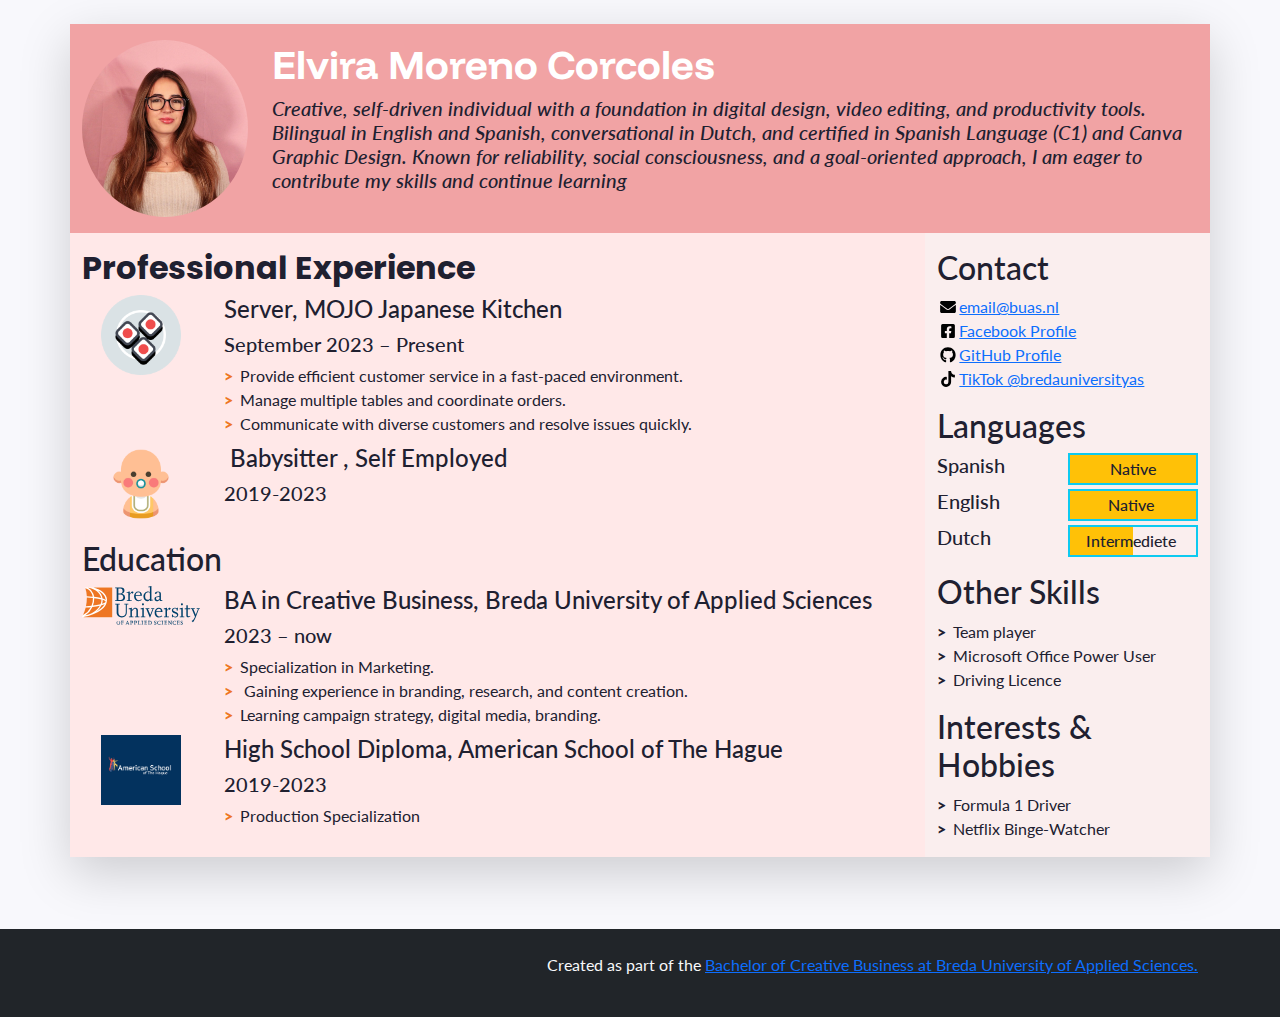
==== ElviraMorenoCV.html @ ecdd0d23 "New Site" ====
<!doctype html>
<html class="h-100" lang="en">
  
  <!-- An HTML document always starts with a "head", i.e. information about the page that isn't directly visible -->
  <head>
    <meta charset="utf-8">
    <meta name="viewport" content="width=device-width, initial-scale=1, shrink-to-fit=no">

    <!-- Links to the CSS styles from Bootstrap. -->
    <!-- -->
    <link href="https://cdn.jsdelivr.net/npm/bootstrap@5.3.3/dist/css/bootstrap.min.css" rel="stylesheet" integrity="sha384-QWTKZyjpPEjISv5WaRU9OFeRpok6YctnYmDr5pNlyT2bRjXh0JMhjY6hW+ALEwIH" crossorigin="anonymous">
    <!-- -->
<link rel="preconnect" href="https://fonts.googleapis.com">
<link rel="preconnect" href="https://fonts.gstatic.com" crossorigin>
<link href="https://fonts.googleapis.com/css2?family=Poppins&display=swap" rel="stylesheet">
	  
<link rel="preconnect" href="https://fonts.googleapis.com">
<link rel="preconnect" href="https://fonts.gstatic.com" crossorigin>
<link href="https://fonts.googleapis.com/css2?family=Funnel+Display:wght@300..800&display=swap" rel="stylesheet">
	  
    <!-- Links to our additional CSS styles -->
    <link rel="stylesheet" href="css/styles.css">

	  
    <title>Elvira Moreno Corcoles Resumé</title>
  </head>
  <!-- End of the head -->

  <!-- Start of the body, which contains everything visible on the page -->
  <body class="d-flex flex-column h-100 justify-content-between">

    <!--
      We use a Bootstrap container to align contents.
      The "container" class can be replaced by "container-fluid" to make a full width page.
      The "my-sm-4" class adds a margin (m) vertical (y) at sizes small (-sm-) and above, of 4 x 6 pixels
      The "resume-container" class doesn't come from Bootstrap, you can use it for your own styles
    -->
    <div class="container shadow-lg my-sm-4 resume-container">

      <!--
        <header> is a semantic element: it works exactly like <div>, but it gives information about the role of the code below.
        The "row" class is used for the Bootstrap grid.
      -->
      <header class="row resume-header justify-content-center">
        <!--
          A container to wrap around the portrait and align it. We use Bootstrap grid columns.
          This constrains the portrait to columns of decreasing sizes
        -->
        <div class="portrait-container col-5 col-sm-4 col-md-3 col-lg-2">
          <!--
            "w-100" makes sure the image takes the full width of the column it's in
            "rounded-circle" cuts a circle around the image

          -->
          <img class="w-100 rounded-circle my-3" src="images/cv-profile-image.jpg" alt="Portrait of Elvira Moreno" width="160">
        </div>
        <!--
          A container to wrap around your name and tagline. Full-width at small size, then columns of increasing size.
        -->
        <div class="col-12 col-sm-8 col-md-9 col-lg-10 my-3 header-content">
          <h1 class="cv-name">Elvira Moreno Corcoles</h1>
          <h5 class="fst-italic tagline">Creative, self-driven individual with a foundation in digital design, video editing, and productivity tools. Bilingual in English and Spanish, conversational in Dutch, and certified in Spanish Language (C1) and Canva Graphic Design. Known for reliability, social consciousness, and a goal-oriented approach, I am eager to contribute my skills and continue learning&nbsp;</h5>
        </div>
      </header>

      <!--
        Another row in the Bootstrap grid, for the rest of the résumé.
        Biography and other details will be on top of each other at sizes XS and S, then next to each other.
        Use the "flex-row-reverse" class here to swap the columns around.
      -->
      <div class="row resume-bottom">

        <!--
          <main> is another semantic element. It will contain biographical info (professional experience and education).
        -->
        <main class="col-md-7 col-lg-8 col-xl-9 resume-main">

          <!--
            <section> is yet another semantic element. The first one is for professional experience.
          -->
          <section class="my-3 biography-section">
            <h2 class="poppins-regular"><strong>Professional Experience</strong></h2>
            <!--
              Each list item (li) in the unordered list (ul) below will be one job.
              "list-unstyled" is a class that hides the bullet points of a list.
            -->
            <ul class="biography-list list-unstyled">

              <!-- Top item (generally the latest or most relevant) in professional experience -->
              <li class="biography-item row mb-2">
                <!-- We're using a grid inside a grid so we can align logos and text -->
                <div class="logo-container col-3 col-sm-2 col-md-3 col-lg-2">
                  <img class="biography-logo mw-100 d-block mx-auto" src="images/employers/plate-sushi.png" alt="Company logo" width="80">
                </div>
                <div class="biography-contents col-9 col-sm-10 col-md-9 col-lg-10">
                  <h4>Server, MOJO Japanese Kitchen</h4>
                  <h5>September 2023 – Present</h5>
                  <!-- Use the list below to talk about your achievements -->
                  <ul class="biography-details list-inline">
                    <li>Provide efficient customer service in a fast-paced environment.</li>
                    <li>Manage multiple tables and coordinate orders.</li>
                    <li>Communicate with diverse customers and resolve issues quickly.</li>
                  </ul>
                </div>
              </li>

              <!-- 2nd item in professional experience -->
              <li class="biography-item row mb-2">
                <div class="logo-container col-3 col-sm-2 col-md-3 col-lg-2">
                <!-- We're using a grid inside a grid so we can align logos and text -->
                  <img class="biography-logo mw-100 d-block mx-auto" src="images/employers/baby-icon.png" alt="Company logo" width="80">
                </div>
                <div class="biography-contents col-9 col-sm-10 col-md-9 col-lg-10">
                  <h4>&nbsp;Babysitter , Self Employed&nbsp;</h4>
                  <h5>2019-2023</h5>
                  <!-- This entry doesn't have a list of achievements, but you can copy-paste the one from above -->
                </div>
              </li>

            </ul>
          </section>

          <!-- We're done with jobs, let's move on to schools -->

          <section class="my-3 biography-section">
            <h2>Education</h2>
            <ul class="biography-list list-unstyled">

              <!-- Top item in education. And by "top", I mean a Bachelor in Creative Business at BUas. -->
              <li class="biography-item row mb-2">
                <div class="logo-container col-3 col-sm-2 col-md-3 col-lg-2">
                  <img class="biography-logo mw-100 d-block mx-auto" src="images/schools/logo-buas.svg" alt="School logo" width="120">
                </div>
                <div class="biography-contents col-9 col-sm-10 col-md-9 col-lg-10">
                  <h4>BA in Creative Business, Breda University of Applied Sciences</h4>
                  <h5>2023 –&nbsp;now</h5>
                  <!-- Use the list below to talk about minors, exchanges, extra-curricular activities. -->
                  <ul class="biography-details list-unstyled">
                    <li>Specialization in Marketing.&nbsp;&nbsp;</li>
                    <li>&nbsp;Gaining experience in branding, research, and content creation.</li>
                    <li>Learning campaign strategy, digital media, branding.</li>
                  </ul>
                </div>
              </li>

              <!-- 2nd item in education -->
              <li class="biography-item row mb-2">
                <div class="logo-container col-3 col-sm-2 col-md-3 col-lg-2">
                  <img class="biography-logo mw-100 d-block mx-auto" src="images/schools/ash-logo-blue.png" alt="School logo" width="80">
                </div>
                <div class="biography-contents col-9 col-sm-10 col-md-9 col-lg-10">
                  <h4>High School Diploma, American School of The Hague  &nbsp;</h4>
                  <h5>2019-2023</h5>
                  <ul class="biography-details list-unstyled">
                    <li>Production Specialization &nbsp;</li>
                  </ul>
                </div>
              </li>
            </ul>
          </section>

          <!-- This is the end of the "Education" section -->

        </main>

        <!--
          We're done with the first column.
          We now move on to the column with contact details, languages and other skills
          <aside> is also a semantic element.
        -->
        <aside class="col-md-5 col-lg-4 col-xl-3 resume-aside">

          <!-- The first block will be contact details -->
          <section class="my-3 aside-section">
            <h2>Contact</h2>
            <!--
              A list of all your contact details.
              There are more icons in the images/icons folder, have a look if you want to add your LinkedIn or TikTok profile.
              Be careful and only put channels through which you really want to be contacted.
              If your phone number is your personal one, you may want to remove it!
            -->
            <ul class="contact-list list-unstyled">
              <li class="contact-item">
                <a class="d-flex align-items-center" href="mailto:email@buas.nl" target="_blank">
                  <img class="contact-icon" src="images/icons/envelope.svg" alt="Email">
                  email@buas.nl
                </a>
              </li>
              <li class="contact-item">
                <a class="d-flex align-items-center" href="https://facebook.com/" target="_blank">
                  <img class="contact-icon" src="images/icons/facebook.svg" alt="Facebook">
                  Facebook Profile
                </a>
              </li>
              <li class="contact-item">
                <a class="d-flex align-items-center" href="https://github.com/" target="_blank">
                  <img class="contact-icon" src="images/icons/github.svg" alt="LinkedIn">
                  GitHub Profile
                </a>
              </li>
              <li class="contact-item">
                <a class="d-flex align-items-center" href="https://www.tiktok.com/@bredauniversityas" target="_blank">
                  <img class="contact-icon" src="images/icons/tiktok.svg" alt="Mobile Phone">
                  TikTok @bredauniversityas
                </a>
              </li>
            </ul>
          </section>

          <!-- End of contact details, moving on to languages -->

          <section class="my-3 aside-section">
            <h2>Languages</h2>
            <!-- Each item in the list is a language. Modify, add or remove depending on what you speak -->
            <ul class="language-list list-unstyled">
              <li class="language-item d-flex mb-1">
                <h5 class="language-name w-50">Spanish&nbsp;</h5>
                <div class="language-level w-50 border border-info border-2 position-relative">
                  <!-- The div below is a progress bar. Choose between w-25, w-50, w-75 and w-100 to show your level of fluency -->
                  <div class="language-progress position-absolute bg-warning h-100 w-100"></div>
                  <h6 class="position-absolute w-100 text-center top-0 py-1">Native</h6>
                </div>
              </li>
              <li class="language-item d-flex mb-1">
                <h5 class="language-name w-50">English</h5>
                <div class="language-level w-50 border border-info border-2 position-relative">
                  <!-- The div below is a progress bar. Choose between w-25, w-50, w-75 and w-100 to show your level of fluency -->
                  <div class="language-progress position-absolute bg-warning h-100 w-100"></div>
                  <h6 class="position-absolute w-100 text-center top-0 py-1">Native&nbsp;</h6>
                </div>
              </li>
              <li class="language-item d-flex mb-1">
                <h5 class="language-name w-50">Dutch&nbsp;</h5>
                
                <div class="language-level w-50 border border-info border-2 position-relative">
                  <!-- The div below is a progress bar. Choose between w-25, w-50, w-75 and w-100 to show your level of fluency -->
                  <div class="language-progress position-absolute bg-warning h-100 w-50"></div>
                  <h6 class="position-absolute w-100 text-center top-0 py-1">Intermediete&nbsp;</h6>
                </div>
              </li>
		    </ul>
             </section>
         
             
              
         
          

          <!-- End of contact details, moving on to other skills -->

          <section class="my-3 aside-section">
            <h2>Other Skills</h2>
            <ul class="skill-list list-unstyled">
              <li class="skill-item">Team player</li>
              <li class="skill-item">Microsoft Office Power User</li>
              <li class="skill-item">Driving Licence</li>
            </ul>
          </section>

          <!-- End of other skills, moving on to interest and hobbies -->

          <section class="my-3 aside-section">
            <h2>Interests &amp; Hobbies</h2>
            <ul class="skill-list list-unstyled">
              <li class="skill-item">Formula 1 Driver</li>
              <li class="skill-item">Netflix Binge-Watcher</li>
            </ul>
          </section>

        </aside>
      </div>
    </div>

    <!-- And now, a footer! -->
    <footer class="bg-dark mt-sm-5 py-4 text-light">
      <p class="container text-end">
        Created as part of the <a href="https://www.buas.nl/en/programmes/creative-business" target="_blank">Bachelor of Creative Business at Breda University of Applied Sciences.</a>
      </p>
    </footer>

  </body>
</html>
---- css/styles.css ----
/* Use this file to use your own styles*/

/* Import declaration to use Google Fonts - check https://fonts.google.com/ for details */
@import url('https://fonts.googleapis.com/css2?family=Lato:ital,wght@0,400;0,700;1,400;1,700&display=swap');

/* Styles for the body */

body {
	font-family: Lato, "Open Sans", Roboto, "Segoe UI", "Helvetica Neue", Helvetica, Arial, sans-serif;
	color: #202030;
	background-color: #f8f8fc;
}
.poppins-regular {
  font-family: "Poppins", sans-serif;
  font-weight: 400;
  font-style: normal;
}

.cv-name {
  font-family: "Funnel Display", sans-serif;
  font-optical-sizing: auto;
  font-weight: bold;
  font-style: normal;
  color: white;
}
/* Styles for custom classes in the document. (There are more, try to find them out!) */

.resume-header {
    background-color: #F1A3A4;
}

.resume-main {
	background-color: #FFE8E8;
}

.resume-aside {
	background-color: #FAEEEE;
}

/* Styles for lists in the document */

.biography-details li::before, .skill-list li::before {
	content: ">";
	font-weight: 800;
	display: inline-block;
	width: 1em;
	margin-left: -1em;
}

.biography-details li::before {
	color: #EE7623;
}

.biography-details li, .skill-list li {
	padding-left: 1em;
}

/* Styles for contact icons */

.contact-icon {
	height: 1em;
	flex-basis: 1.4em;
}
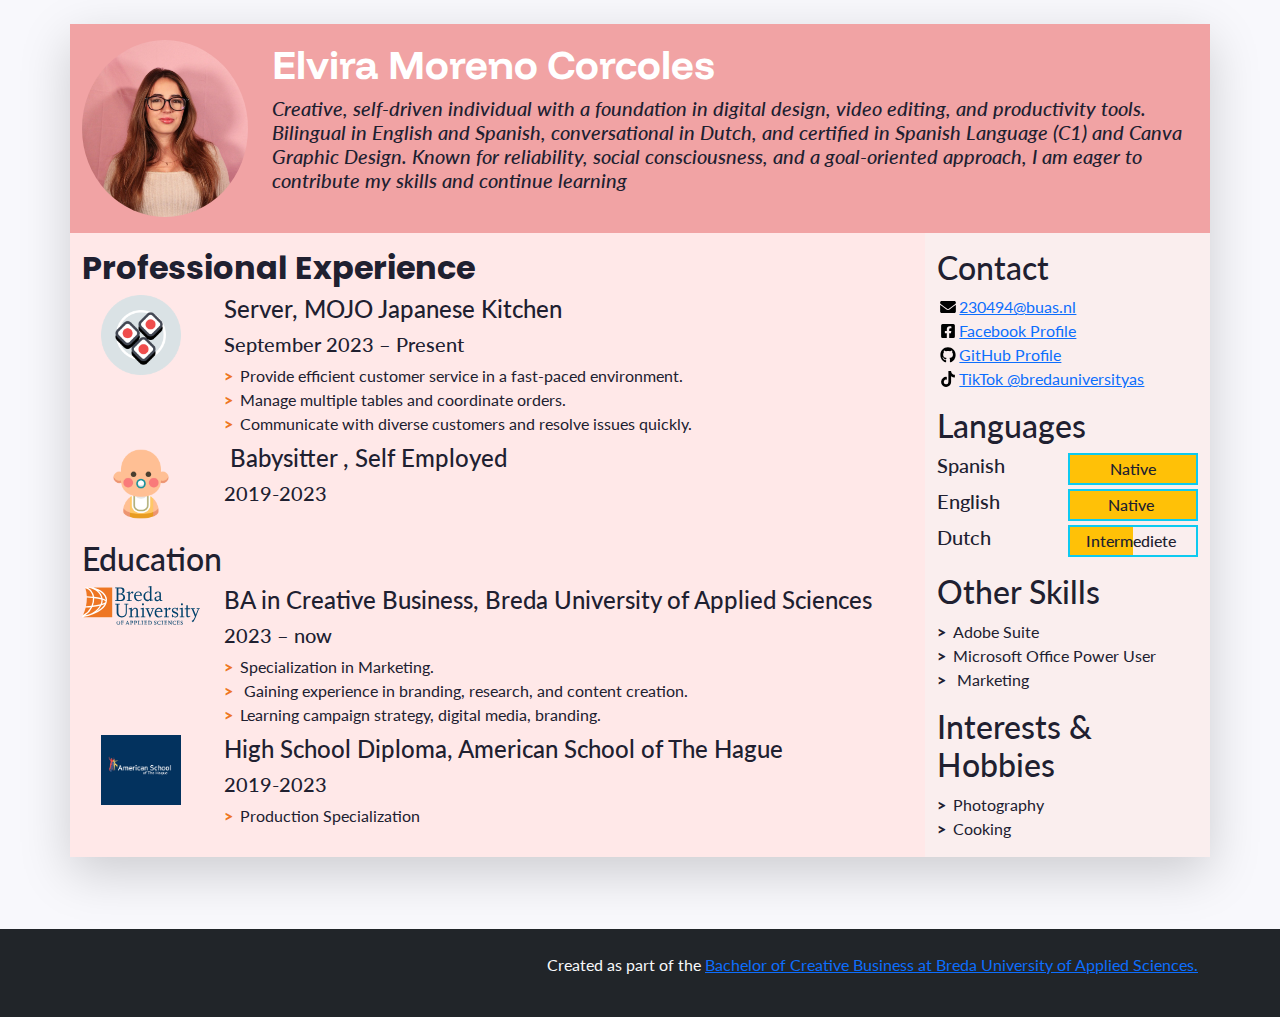
==== commit af1a3f2b: "updated the links" ====
--- a/ElviraMorenoCV.html
+++ b/ElviraMorenoCV.html
@@ -181,9 +181,9 @@
             -->
             <ul class="contact-list list-unstyled">
               <li class="contact-item">
-                <a class="d-flex align-items-center" href="mailto:email@buas.nl" target="_blank">
+                <a class="d-flex align-items-center" href="230494@buas.nl" target="_blank">
                   <img class="contact-icon" src="images/icons/envelope.svg" alt="Email">
-                  email@buas.nl
+                  230494@buas.nl
                 </a>
               </li>
               <li class="contact-item">
@@ -251,9 +251,9 @@
           <section class="my-3 aside-section">
             <h2>Other Skills</h2>
             <ul class="skill-list list-unstyled">
-              <li class="skill-item">Team player</li>
+              <li class="skill-item">Adobe Suite </li>
               <li class="skill-item">Microsoft Office Power User</li>
-              <li class="skill-item">Driving Licence</li>
+              <li class="skill-item">&nbsp;Marketing&nbsp;</li>
             </ul>
           </section>
 
@@ -262,8 +262,8 @@
           <section class="my-3 aside-section">
             <h2>Interests &amp; Hobbies</h2>
             <ul class="skill-list list-unstyled">
-              <li class="skill-item">Formula 1 Driver</li>
-              <li class="skill-item">Netflix Binge-Watcher</li>
+              <li class="skill-item">Photography&nbsp;</li>
+              <li class="skill-item">Cooking&nbsp;</li>
             </ul>
           </section>
 
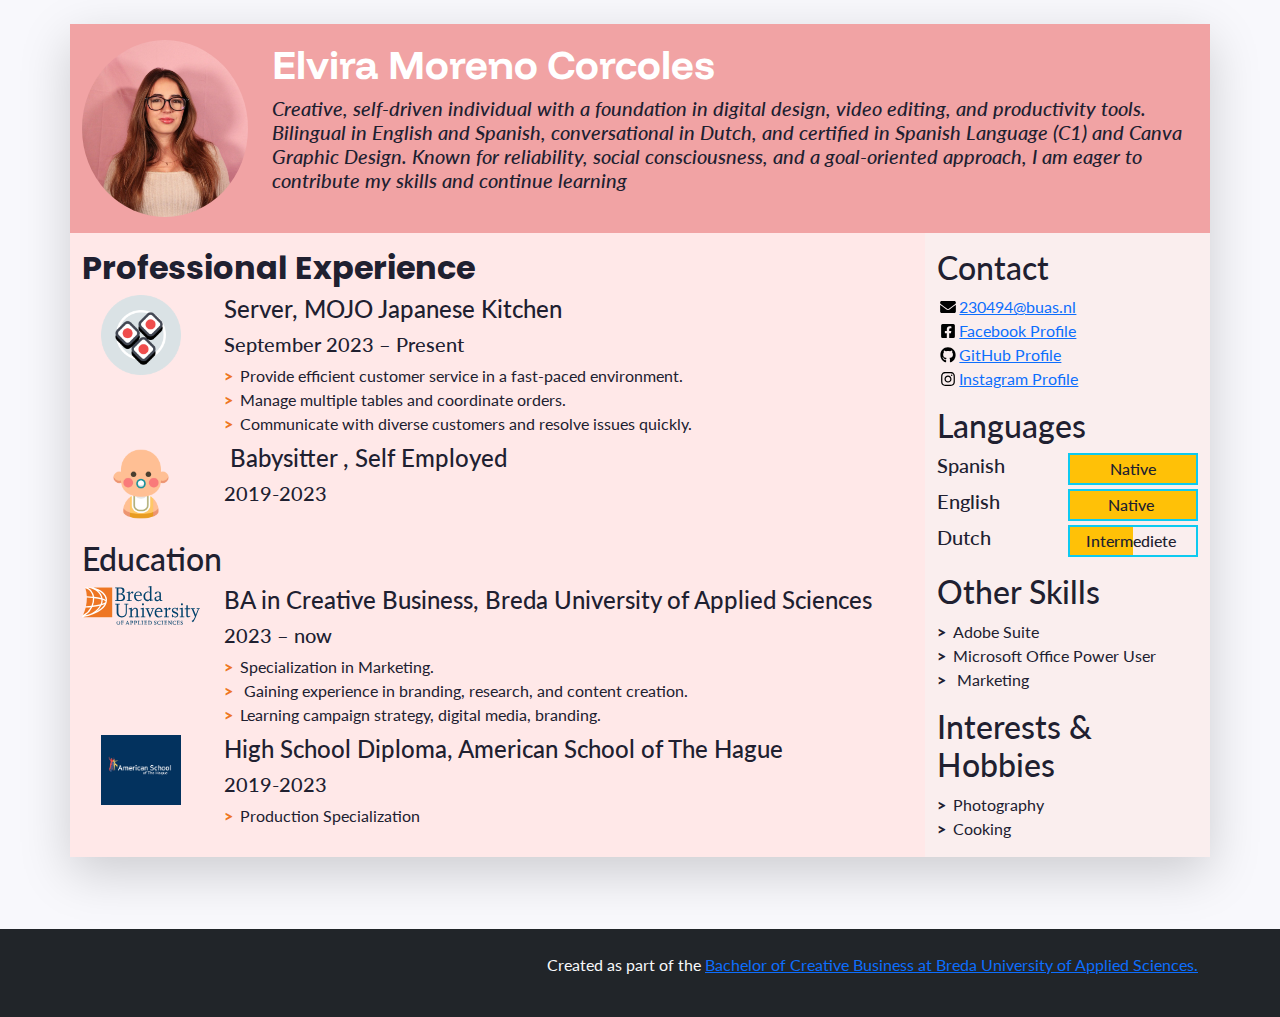
==== commit 437ef54a: "added all the links" ====
--- a/ElviraMorenoCV.html
+++ b/ElviraMorenoCV.html
@@ -183,25 +183,25 @@
               <li class="contact-item">
                 <a class="d-flex align-items-center" href="230494@buas.nl" target="_blank">
                   <img class="contact-icon" src="images/icons/envelope.svg" alt="Email">
-                  230494@buas.nl
-                </a>
-              </li>
-              <li class="contact-item">
-                <a class="d-flex align-items-center" href="https://facebook.com/" target="_blank">
+                230494@buas.nl
+              </a>
+              </li>
+              <li class="contact-item">
+                <a class="d-flex align-items-center" href="https://www.facebook.com/share/15enPaR14d/?mibextid=wwXIfr" target="_blank">
                   <img class="contact-icon" src="images/icons/facebook.svg" alt="Facebook">
                   Facebook Profile
                 </a>
               </li>
               <li class="contact-item">
-                <a class="d-flex align-items-center" href="https://github.com/" target="_blank">
+                <a class="d-flex align-items-center" href="https://github.com/emorenoc2" target="_blank">
                   <img class="contact-icon" src="images/icons/github.svg" alt="LinkedIn">
                   GitHub Profile
                 </a>
               </li>
               <li class="contact-item">
-                <a class="d-flex align-items-center" href="https://www.tiktok.com/@bredauniversityas" target="_blank">
-                  <img class="contact-icon" src="images/icons/tiktok.svg" alt="Mobile Phone">
-                  TikTok @bredauniversityas
+                <a class="d-flex align-items-center" href="https://www.instagram.com/elviramoreno.c?igsh=MTI4cG92dXI2YWd1Ng%3D%3D&utm_source=qr" target="_blank">
+                  <img class="contact-icon" src="images/icons/instagram.svg" alt="Mobile Phone">
+                  Instagram Profile
                 </a>
               </li>
             </ul>
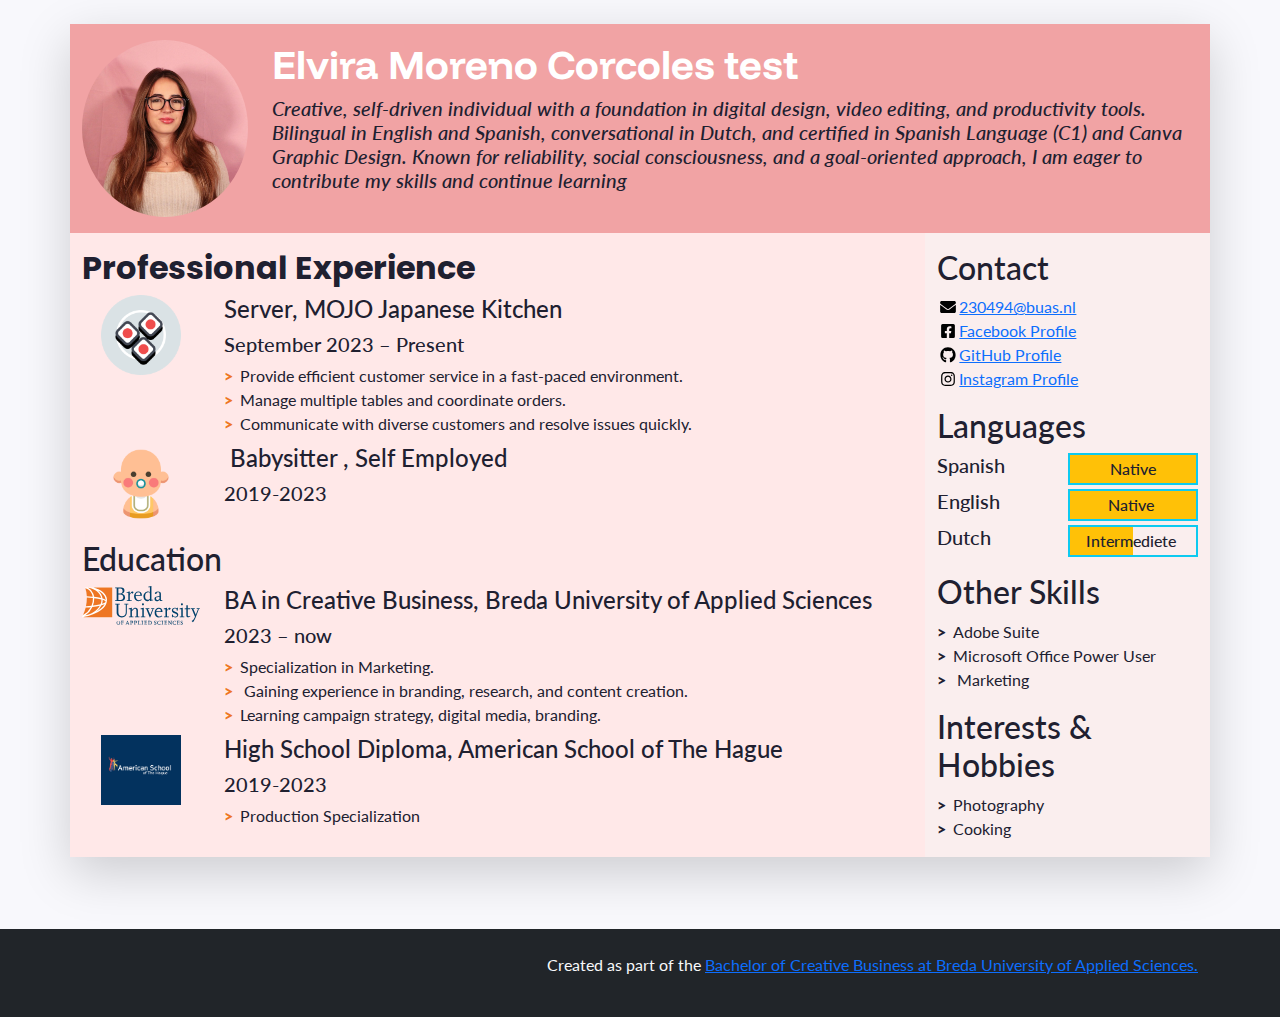
==== commit b89d9d12: "testing" ====
--- a/ElviraMorenoCV.html
+++ b/ElviraMorenoCV.html
@@ -58,7 +58,7 @@
           A container to wrap around your name and tagline. Full-width at small size, then columns of increasing size.
         -->
         <div class="col-12 col-sm-8 col-md-9 col-lg-10 my-3 header-content">
-          <h1 class="cv-name">Elvira Moreno Corcoles</h1>
+          <h1 class="cv-name">Elvira Moreno Corcoles test</h1>
           <h5 class="fst-italic tagline">Creative, self-driven individual with a foundation in digital design, video editing, and productivity tools. Bilingual in English and Spanish, conversational in Dutch, and certified in Spanish Language (C1) and Canva Graphic Design. Known for reliability, social consciousness, and a goal-oriented approach, I am eager to contribute my skills and continue learning&nbsp;</h5>
         </div>
       </header>
